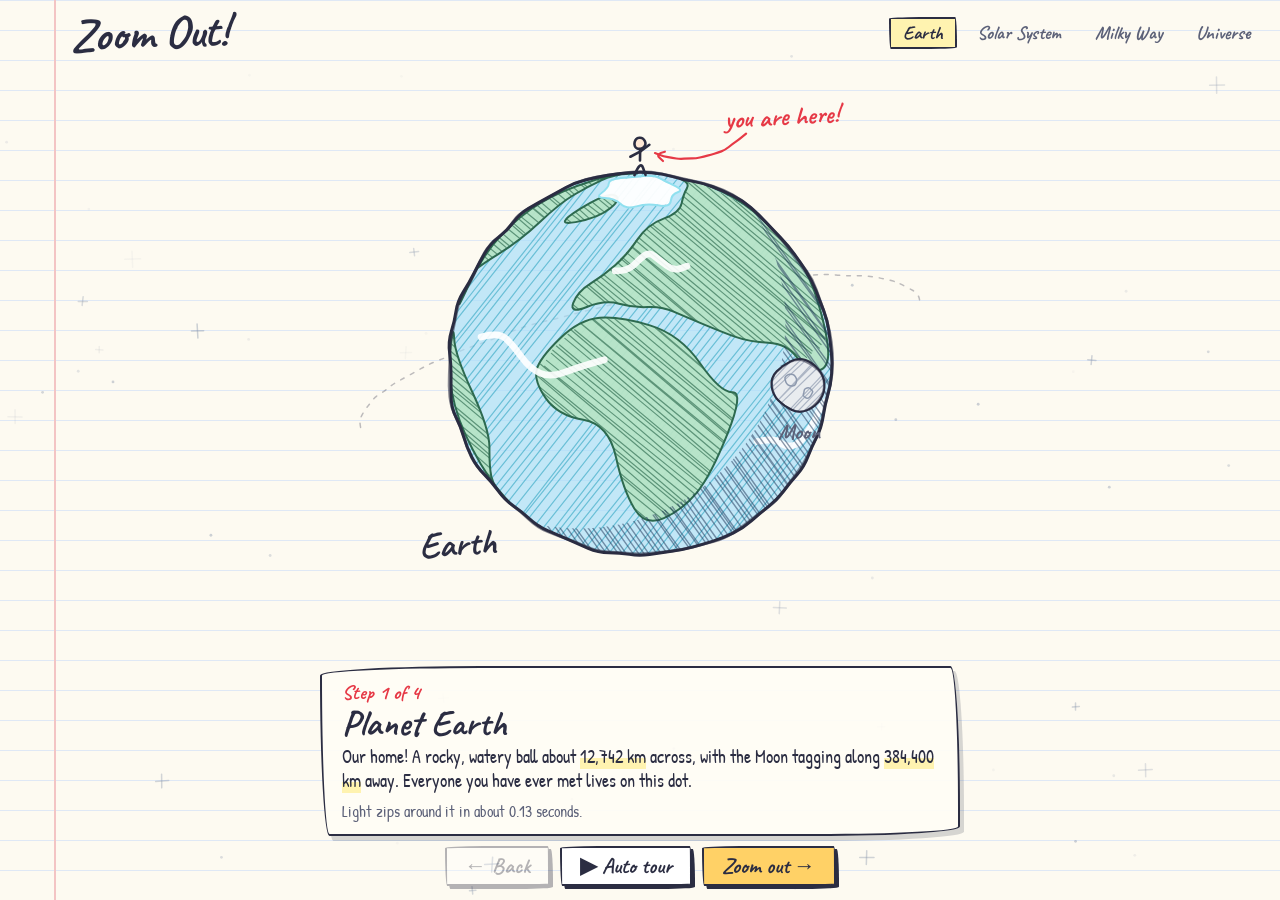
==== index.html @ a3f78f25 "Add "Zoom Out!" doodle-style cosmic zoom web app A hand-drawn canvas animation that zooms out step b" ====
<!doctype html>
<html lang="en">
<head>
  <meta charset="utf-8">
  <meta name="viewport" content="width=device-width, initial-scale=1, viewport-fit=cover">
  <title>Zoom Out Doodle</title>
  <meta name="description" content="A hand-drawn, step-by-step zoom from Earth to the Solar System, the Milky Way and the whole observable universe.">
  <link rel="preconnect" href="https://fonts.googleapis.com">
  <link rel="preconnect" href="https://fonts.gstatic.com" crossorigin>
  <link href="https://fonts.googleapis.com/css2?family=Caveat:wght@500;700&family=Patrick+Hand&display=swap" rel="stylesheet">
  <link rel="stylesheet" href="style.css">
</head>
<body>
  <canvas id="sky" aria-hidden="true"></canvas>

  <header id="top">
    <h1>Zoom&nbsp;Out!</h1>
    <nav id="steps" aria-label="Jump to a step"></nav>
  </header>

  <section id="panel">
    <article id="card" aria-live="polite">
      <div class="kicker" id="kicker">Step 1 of 4</div>
      <h2 id="title">Planet Earth</h2>
      <p id="text"></p>
      <div class="scale" id="scale"></div>
    </article>
    <div id="controls">
      <button id="back" type="button" aria-label="Zoom back in">&larr; Back</button>
      <button id="auto" type="button" aria-pressed="false">&#9654; Auto tour</button>
      <button id="next" type="button" class="primary">Zoom out &rarr;</button>
    </div>
  </section>

  <script src="app.js"></script>
</body>
</html>
---- style.css ----
:root {
  --paper: #fdfaf1;
  --rule: #dfe8f5;
  --margin: #f3c4c4;
  --ink: #2b2d42;
  --muted: #5c6178;
  --accent: #e63946;
  --card: rgba(255, 253, 246, 0.92);
  --hand: "Caveat", "Comic Sans MS", cursive;
  --print: "Patrick Hand", "Comic Sans MS", cursive;
  --wobbly: 255px 15px 225px 15px / 15px 225px 15px 255px;
}

* { box-sizing: border-box; }

html, body {
  margin: 0;
  height: 100%;
  overflow: hidden;
}

body {
  background-color: var(--paper);
  background-image:
    linear-gradient(90deg, transparent 54px, var(--margin) 54px, var(--margin) 56px, transparent 56px),
    linear-gradient(var(--rule) 1px, transparent 1px);
  background-size: 100% 100%, 100% 30px;
  color: var(--ink);
  font-family: var(--print);
  -webkit-tap-highlight-color: transparent;
}

#sky {
  position: fixed;
  inset: 0;
  width: 100%;
  height: 100%;
  cursor: pointer;
  touch-action: manipulation;
}

header {
  position: fixed;
  top: 0;
  left: 0;
  right: 0;
  display: flex;
  flex-wrap: wrap;
  align-items: center;
  justify-content: space-between;
  gap: 6px 16px;
  padding: max(10px, env(safe-area-inset-top)) 16px 6px 70px;
  pointer-events: none;
}

h1 {
  margin: 0;
  font-family: var(--hand);
  font-weight: 700;
  font-size: clamp(30px, 5vw, 46px);
  line-height: 1;
  transform: rotate(-2deg);
}

#steps {
  display: flex;
  flex-wrap: wrap;
  gap: 6px;
  pointer-events: auto;
}

#steps button {
  font-family: var(--hand);
  font-size: 19px;
  font-weight: 700;
  padding: 2px 12px;
  color: var(--muted);
  background: transparent;
  border: 2px dashed transparent;
  border-radius: var(--wobbly);
  cursor: pointer;
}

#steps button[aria-current="step"] {
  color: var(--ink);
  border-color: var(--ink);
  border-style: solid;
  background: #fff3b0;
}

#panel {
  position: fixed;
  left: 50%;
  bottom: 0;
  transform: translateX(-50%);
  width: min(640px, 100% - 32px);
  padding-bottom: max(14px, env(safe-area-inset-bottom));
  display: flex;
  flex-direction: column;
  gap: 10px;
}

#card {
  background: var(--card);
  border: 2.5px solid var(--ink);
  border-radius: var(--wobbly);
  padding: 12px 20px 12px;
  box-shadow: 4px 5px 0 rgba(43, 45, 66, 0.18);
  min-height: 170px;
  transition: opacity 0.25s ease, transform 0.25s ease;
}

#card.swap { opacity: 0; transform: translateY(8px) rotate(-0.6deg); }

.kicker {
  font-family: var(--hand);
  font-size: 20px;
  color: var(--accent);
  font-weight: 700;
}

#card h2 {
  margin: 0 0 4px;
  font-family: var(--hand);
  font-size: 36px;
  line-height: 1;
}

#card p {
  margin: 0 0 6px;
  font-size: 18px;
  line-height: 1.35;
}

#card b {
  background: linear-gradient(transparent 55%, #fff3b0 55%);
  font-weight: normal;
}

.scale {
  font-size: 16px;
  color: var(--muted);
}

#controls {
  display: flex;
  justify-content: center;
  gap: 10px;
}

#controls button {
  font-family: var(--hand);
  font-size: 22px;
  font-weight: 700;
  padding: 4px 18px;
  color: var(--ink);
  background: #fff;
  border: 2.5px solid var(--ink);
  border-radius: var(--wobbly);
  box-shadow: 3px 3px 0 var(--ink);
  cursor: pointer;
  transition: transform 0.1s ease, box-shadow 0.1s ease;
}

#controls button:hover:not(:disabled) { transform: rotate(-1.5deg) translateY(-1px); }
#controls button:active:not(:disabled) { transform: translate(2px, 2px); box-shadow: 1px 1px 0 var(--ink); }
#controls button:disabled { opacity: 0.35; cursor: default; }
#controls .primary { background: #ffd166; }
#controls #auto[aria-pressed="true"] { background: #c8f7c5; }

button:focus-visible { outline: 3px dashed var(--accent); outline-offset: 3px; }

@media (max-width: 560px) {
  header { padding-left: 16px; justify-content: center; }
  #steps button { font-size: 16px; padding: 1px 6px; }
  #card { min-height: 190px; padding: 10px 14px; }
  #card h2 { font-size: 30px; }
  #card p { font-size: 16px; }
  .scale { font-size: 14px; }
  #controls { gap: 8px; }
  #controls button { font-size: 18px; padding: 3px 10px; white-space: nowrap; }
  #steps { justify-content: center; gap: 2px; }
  #steps button { white-space: nowrap; }
  body { background-size: 100% 100%, 100% 26px; }
  body { background-image: linear-gradient(var(--rule) 1px, transparent 1px); background-size: 100% 26px; }
}

@media (max-height: 560px) and (min-width: 561px) {
  #card { min-height: 0; }
  #card p { font-size: 16px; }
}
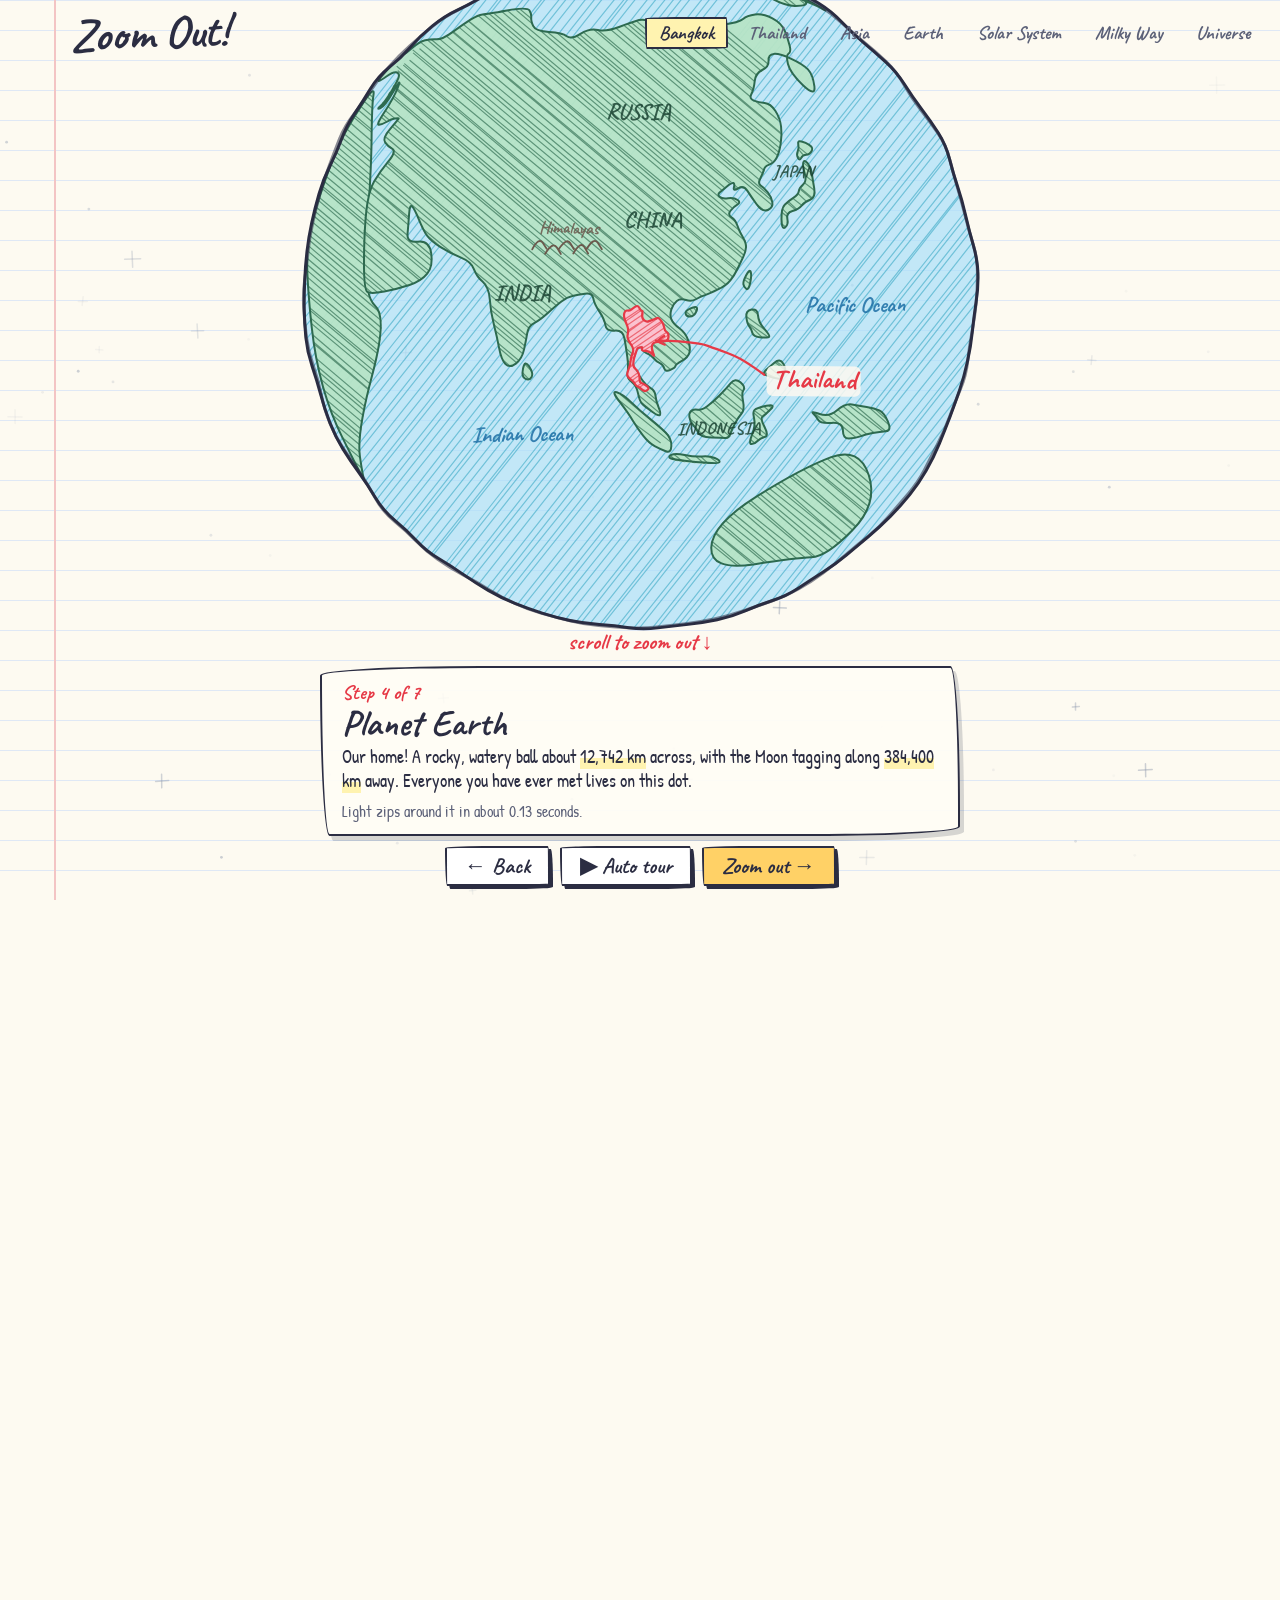
==== commit 43340978: "Drive the zoom with page scrolling The page now scrolls, and the scroll position scrubs the zoom con" ====
--- a/index.html
+++ b/index.html
@@ -4,13 +4,14 @@
   <meta charset="utf-8">
   <meta name="viewport" content="width=device-width, initial-scale=1, viewport-fit=cover">
   <title>Zoom Out Doodle</title>
-  <meta name="description" content="A hand-drawn, step-by-step zoom from Earth to the Solar System, the Milky Way and the whole observable universe.">
+  <meta name="description" content="A hand-drawn, scroll-driven zoom from Bangkok out to Thailand, Asia, Earth, the Solar System, the Milky Way and the whole observable universe.">
   <link rel="preconnect" href="https://fonts.googleapis.com">
   <link rel="preconnect" href="https://fonts.gstatic.com" crossorigin>
   <link href="https://fonts.googleapis.com/css2?family=Caveat:wght@500;700&family=Patrick+Hand&display=swap" rel="stylesheet">
   <link rel="stylesheet" href="style.css">
 </head>
 <body>
+  <div id="scroller" aria-hidden="true"></div>
   <canvas id="sky" aria-hidden="true"></canvas>
 
   <header id="top">
@@ -19,9 +20,10 @@
   </header>
 
   <section id="panel">
+    <div id="hint">scroll to zoom out <span>&darr;</span></div>
     <article id="card" aria-live="polite">
-      <div class="kicker" id="kicker">Step 1 of 4</div>
-      <h2 id="title">Planet Earth</h2>
+      <div class="kicker" id="kicker">Step 1 of 7</div>
+      <h2 id="title">Bangkok</h2>
       <p id="text"></p>
       <div class="scale" id="scale"></div>
     </article>
--- a/style.css
+++ b/style.css
@@ -13,14 +13,13 @@
 
 * { box-sizing: border-box; }
 
-html, body {
-  margin: 0;
-  height: 100%;
-  overflow: hidden;
-}
+html, body { margin: 0; }
+
+html { overscroll-behavior-y: none; }
 
 body {
   background-color: var(--paper);
+  background-attachment: fixed;
   background-image:
     linear-gradient(90deg, transparent 54px, var(--margin) 54px, var(--margin) 56px, transparent 56px),
     linear-gradient(var(--rule) 1px, transparent 1px);
@@ -36,7 +35,7 @@
   width: 100%;
   height: 100%;
   cursor: pointer;
-  touch-action: manipulation;
+  touch-action: pan-y;
 }
 
 header {
@@ -99,6 +98,19 @@
   flex-direction: column;
   gap: 10px;
 }
+
+#hint {
+  align-self: center;
+  font-family: var(--hand);
+  font-size: 22px;
+  font-weight: 700;
+  color: var(--accent);
+  transition: opacity 0.4s ease;
+}
+#hint span { display: inline-block; animation: bob 1.2s ease-in-out infinite; }
+#hint.gone { opacity: 0; pointer-events: none; }
+@keyframes bob { 50% { transform: translateY(5px); } }
+@media (prefers-reduced-motion: reduce) { #hint span { animation: none; } }
 
 #card {
   background: var(--card);
